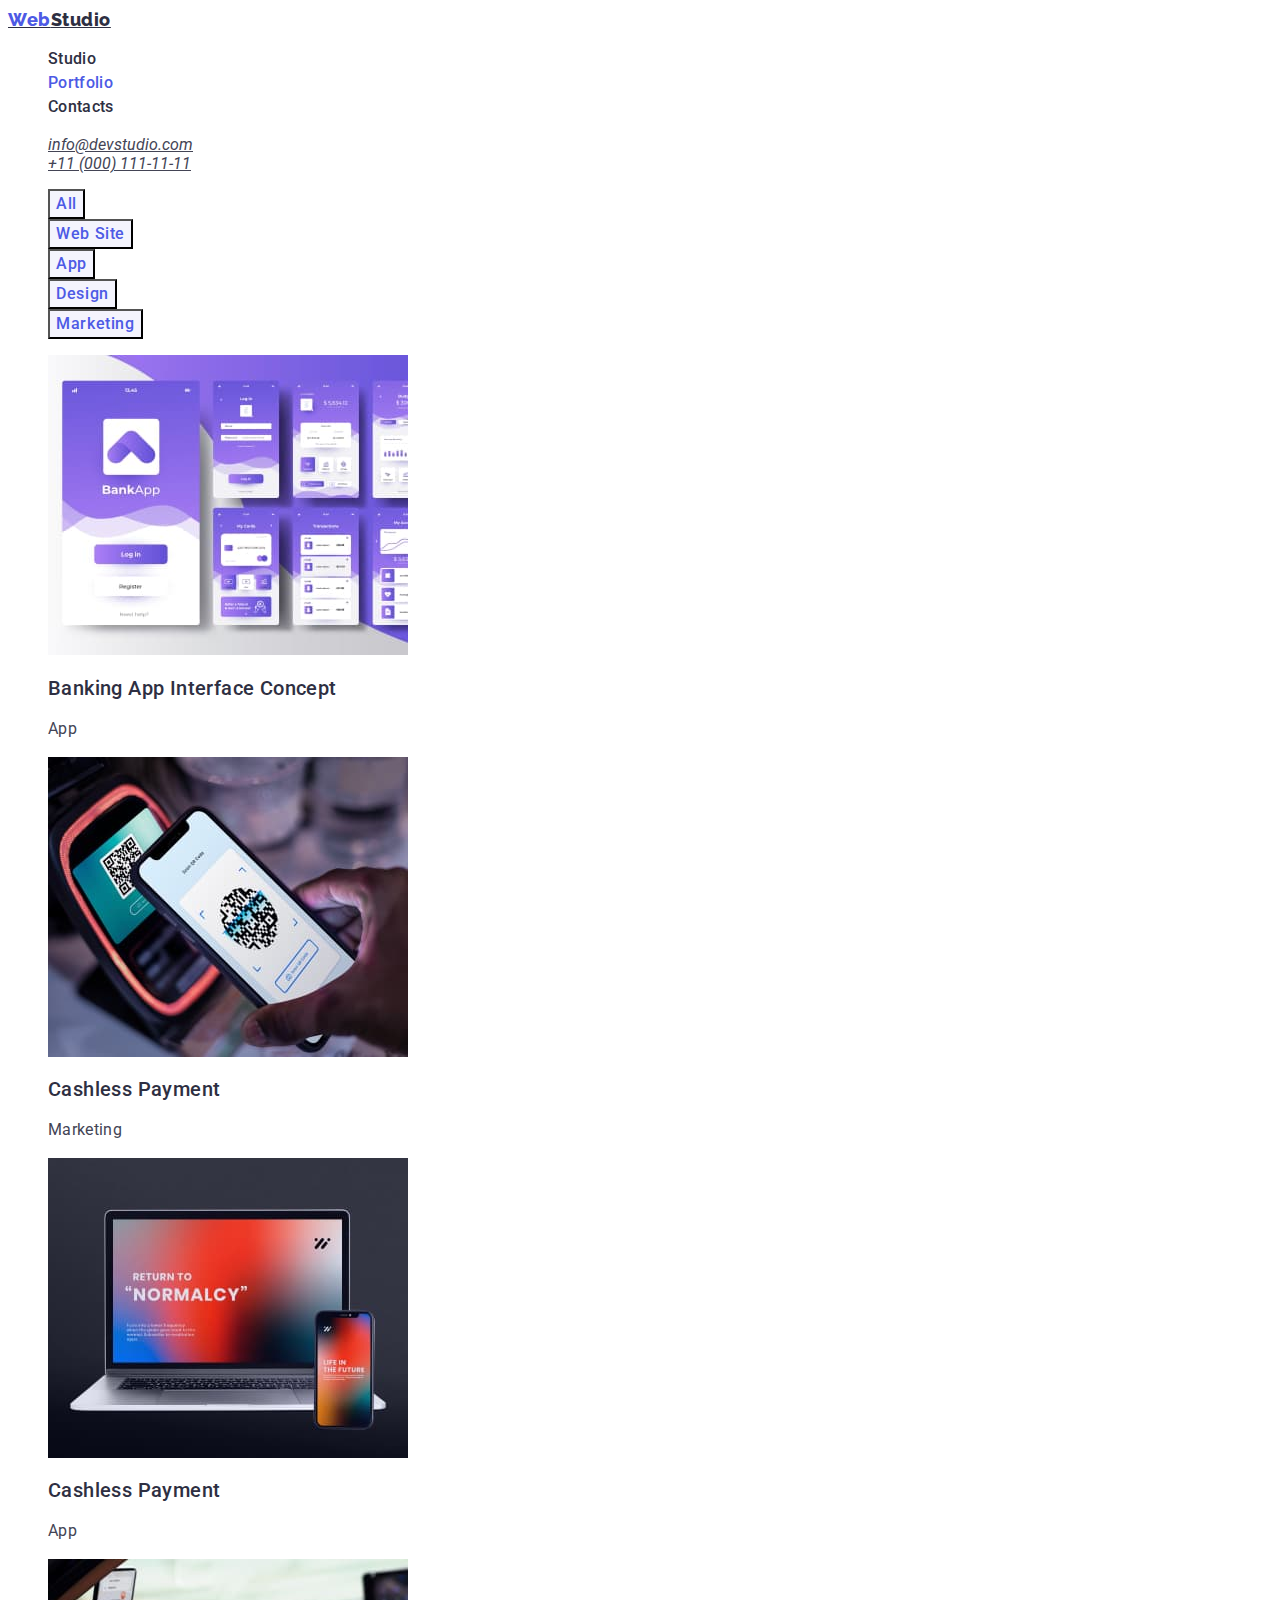
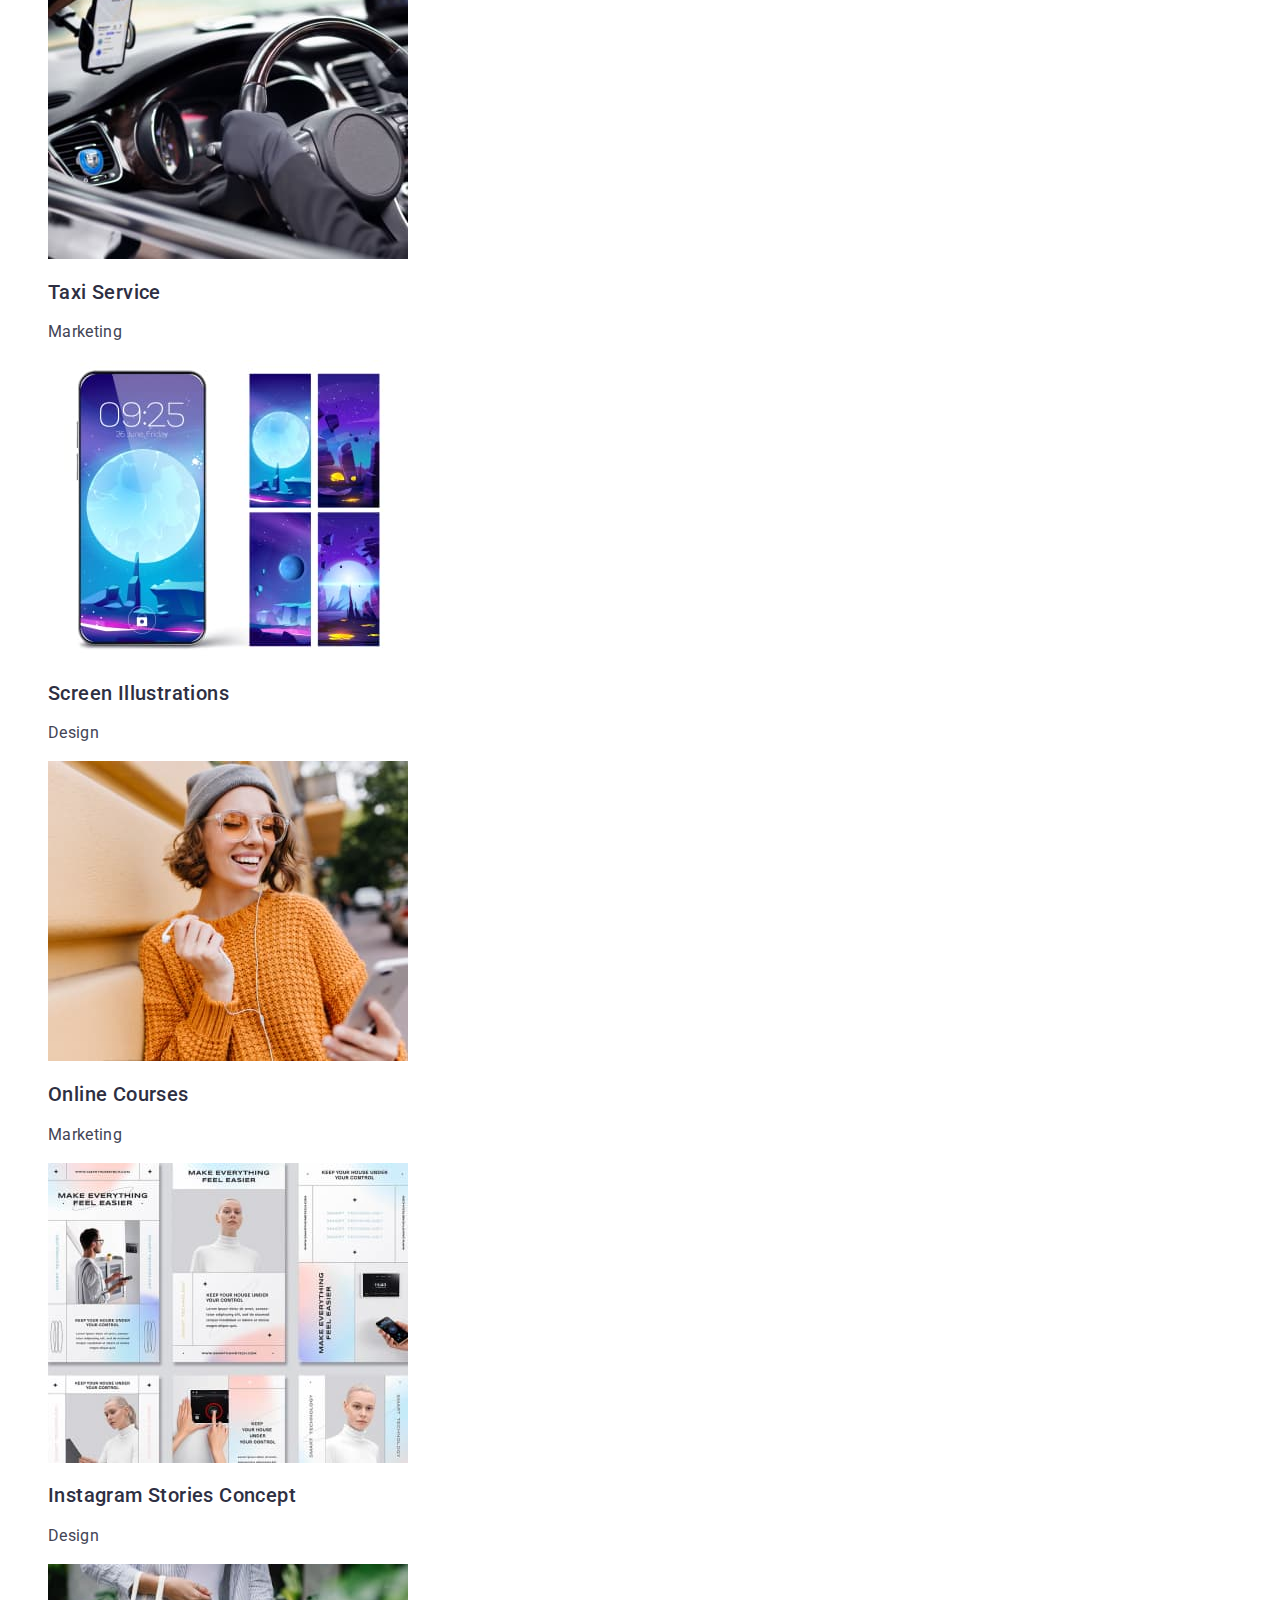
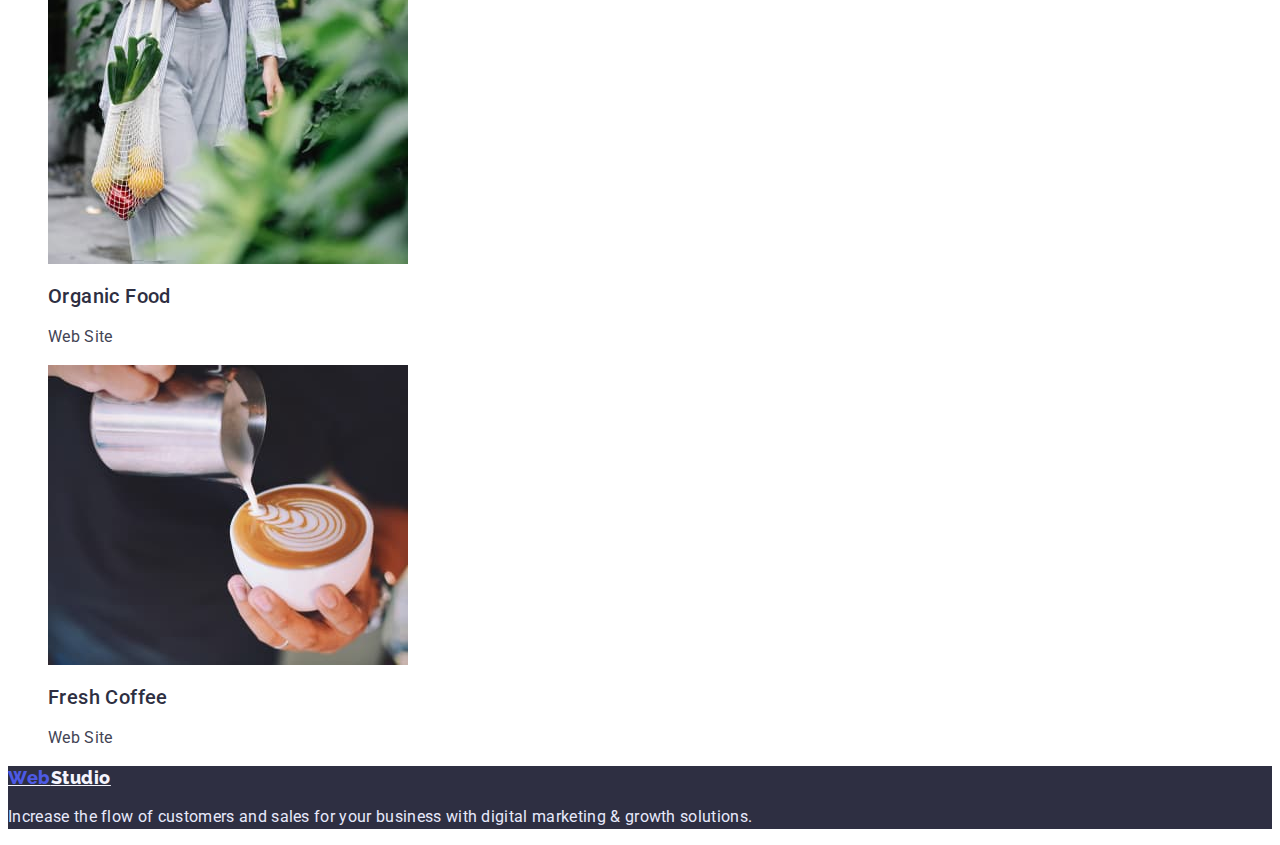
==== portfolio.html @ 8655cd77 "Initial commit" ====
<!DOCTYPE html>
<html lang="en">
  <head>
    <meta charset="UTF-8" />
    <meta http-equiv="X-UA-Compatible" content="IE=edge" />
    <meta name="viewport" content="width=device-width, initial-scale=1.0" />
    <link rel="stylesheet" href="./CSS/styles.css" />
    <link rel="preconnect" href="https://fonts.googleapis.com" />
    <link rel="preconnect" href="https://fonts.gstatic.com" crossorigin />
    <link
      href="https://fonts.googleapis.com/css2?family=Raleway:wght@800&family=Roboto:wght@400;500;700;900&display=swap"
      rel="stylesheet"
    />
    <title>Document</title>
  </head>
  <body>
    <header>
      <nav>
        <a class="logo" href="./index.html"
          ><span class="web">Web</span>Studio</a
        >
        <ul class="navigation list">
          <li><a href="./index.html" class="link">Studio</a></li>
          <li><a href="./portfolio.html" class="link current">Portfolio</a></li>
          <li><a href="" class="link">Contacts</a></li>
        </ul>
      </nav>
      <address>
        <ul class="auth-nav list">
          <li>
            <a href="mailto:info@devstudio.com" class="auth-link"
              >info@devstudio.com</a
            >
          </li>
          <li>
            <a href="tel:+110001111111" class="auth-link"
              >+11 (000) 111-11-11</a
            >
          </li>
        </ul>
      </address>
    </header>
    <main>
      <section>
        <h1 class="visually-hidden filter">Example projects</h1>
        <ul class="list">
          <li>
            <button class="filter-button button" type="button">All</button>
          </li>
          <li>
            <button class="filter-button button" type="button">Web Site</button>
          </li>
          <li>
            <button class="filter-button button" type="button">App</button>
          </li>
          <li>
            <button class="filter-button button" type="button">Design</button>
          </li>
          <li>
            <button class="filter-button button" type="button">
              Marketing
            </button>
          </li>
        </ul>
        <ul class="list filter-list">
          <li>
            <img src="./images1/card1.jpg" alt="Screens" width="360" />
            <h2 class="filter-list-title">Banking App Interface Concept</h2>
            <p class="filter-list-text">App</p>
          </li>
          <li>
            <img src="./images1/card2.jpg" alt="Pay with QR" width="360" />
            <h2 class="filter-list-title">Cashless Payment</h2>
            <p class="filter-list-text">Marketing</p>
          </li>
          <li>
            <img
              src="./images1/card3.jpg"
              alt="Computer and phone"
              width="360"
            />
            <h2 class="filter-list-title">Cashless Payment</h2>
            <p class="filter-list-text">App</p>
          </li>
          <li>
            <img src="./images1/card4.jpg" alt="Auto" width="360" />
            <h2 class="filter-list-title">Taxi Service</h2>
            <p class="filter-list-text">Marketing</p>
          </li>
          <li>
            <img
              src="./images1/card5.jpg"
              alt="Phone and illustrations"
              width="360"
            />
            <h2 class="filter-list-title">Screen Illustrations</h2>
            <p class="filter-list-text">Design</p>
          </li>
          <li>
            <img src="./images1/card6.jpg" alt="Smiled girl" width="360" />
            <h2 class="filter-list-title">Online Courses</h2>
            <p class="filter-list-text">Marketing</p>
          </li>
          <li>
            <img src="./images1/card7.jpg" alt="Topics" width="360" />
            <h2 class="filter-list-title">Instagram Stories Concept</h2>
            <p class="filter-list-text">Design</p>
          </li>
          <li>
            <img
              src="./images1/card8.jpg"
              alt="Women with vegetables"
              width="360"
            />
            <h2 class="filter-list-title">Organic Food</h2>
            <p class="filter-list-text">Web Site</p>
          </li>
          <li>
            <img
              src="./images1/card9.jpg"
              alt="Hand of barista making image on coffee"
              width="360"
            />
            <h2 class="filter-list-title">Fresh Coffee</h2>
            <p class="filter-list-text">Web Site</p>
          </li>
        </ul>
      </section>
    </main>

    <footer class="footer">
      <a class="logo" href="./index.html"><span class="web">Web</span>Studio</a>
      <p class="footer-text">
        Increase the flow of customers and sales for your business with digital
        marketing & growth solutions.
      </p>
    </footer>
  </body>
</html>
---- CSS/styles.css ----
/* основной цвет #434455 */
/* вторичный цвет #2E2F42 */
/* colors of logo #4D5AE5 and #2E2F42 */
/* color of contacts #434455 */
/* white #FFFFFF */
/* color of footer text #E7E9FC */
/* color of background #F4F4FD */

:root {
  --primary-text-color: #434455;
  --title-text-color: #2e2f42;
  --accent-color: #4d5ae5;
  --hover-color: #404bbf;
  --bc-color: #f4f4fd;
  --footer-text-color: #e7e9fc;
}

body {
  color: var(--primary-text-color);
  background-color: #ffffff;
  font-family: "Roboto", sans-serif;
  font-size: 16px;
}

.button {
  cursor: pointer;
}

.list {
  list-style: none;
}

.link {
  text-decoration: none;
}

.address {
  font-style: normal;
}

/* Navigation */

/* logo */

.logo {
  color: var(--title-text-color);
  font-family: "Raleway", sans-serif;
  font-weight: 800;
  font-size: 18px;
  line-height: 1.3;
  letter-spacing: 0.03em;
}

.logo .web {
  color: var(--accent-color);
}

.logo:hover,
.logo:focus,
.logo:hover .web,
.logo:focus .web {
  color: var(--hover-color);
}

.navigation .link {
  color: var(--title-text-color);
  font-weight: 500;
  font-size: 16px;
  line-height: 1.5;
  letter-spacing: 0.02em;
}

.navigation .link:hover,
.navigation .link:focus {
  color: var(--hover-color);
}

.navigation .link.current {
  color: var(--accent-color);
}

.auth-nav .auth-link {
  color: var(--primary-text-color);
}

.auth-nav .auth-link:hover,
.auth-nav .auth-link:focus {
  color: var(--hover-color);
}

.address {
  font-family: inherit;
  font-size: 16px;
  line-height: 1.5;
  letter-spacing: 0.02em;
}
/* main */

.section-title {
  color: var(--title-text-color);
  font-size: 36px;
  line-height: 1.11;
  text-align: center;
  letter-spacing: 0.02em;
  text-transform: capitalize;
}

/* banner */
.first-section-title {
  color: #ffffff;
  font-size: 56px;
  line-height: 1.07;
  text-align: center;
  letter-spacing: 0.02em;
}
.first-section {
  background-color: #434455;
}

.btn-order-service {
  background-color: var(--accent-color);
  color: #ffffff;
  font-family: inherit;
  font-weight: 500;
  font-size: 16px;
  line-height: 1.5;
  letter-spacing: 0.04em;
}

.btn-order-service:hover,
.btn-order-service:focus {
  background-color: var(--hover-color);
}

/* section benefit */
.benefit-list-title {
  color: var(--title-text-color);
  font-weight: 500;
  font-size: 20px;
  line-height: 1.2;
  letter-spacing: 0.02em;
}
.benefit-list-text {
  letter-spacing: 0.02em;
  line-height: 1.5;
}

/* section Our Team */

.li-card {
  background-color: #ffffff;
}

.section-our-team {
  background-color: var(--bc-color);
}

.section-name {
  color: var(--title-text-color);
  font-weight: 500;
  font-size: 20px;
  line-height: 1.2;
  letter-spacing: 0.02em;
  text-align: center;
}
.section-profession {
  letter-spacing: 0.02em;
  text-align: center;
  line-height: 1.5;
}

/* footer */

.footer-text {
  color: var(--footer-text-color);
  letter-spacing: 0.02em;
  line-height: 1.5;
}

footer .logo .web {
  color: var(--accent-color);
}

footer .logo {
  color: var(--bc-color);
}

footer {
  background-color: var(--title-text-color);
}

/* PORTFOLIO */

.visually-hidden {
  position: absolute;
  white-space: nowrap;
  width: 1px;
  height: 1px;
  overflow: hidden;
  border: 0;
  padding: 0;
  clip: rect(0 0 0 0);
  clip-path: inset(50%);
  margin: -1px;
}

/* filter buttons */
.list .filter-button {
  color: var(--accent-color);
  font-family: inherit;
  background-color: #f4f4fd;
  font-weight: 500;
  font-size: 16px;
  line-height: 1.5;
  letter-spacing: 0.04em;
}

.filter-button:hover,
.filter-button:focus {
  color: #ffffff;
  background-color: var(--hover-color);
}

.filter-list-title {
  color: var(--title-text-color);
  font-weight: 500;
  font-size: 20px;
  line-height: 1.2;
  letter-spacing: 0.02em;
}

.filter-list-text {
  letter-spacing: 0.02em;
  line-height: 1.5;
}
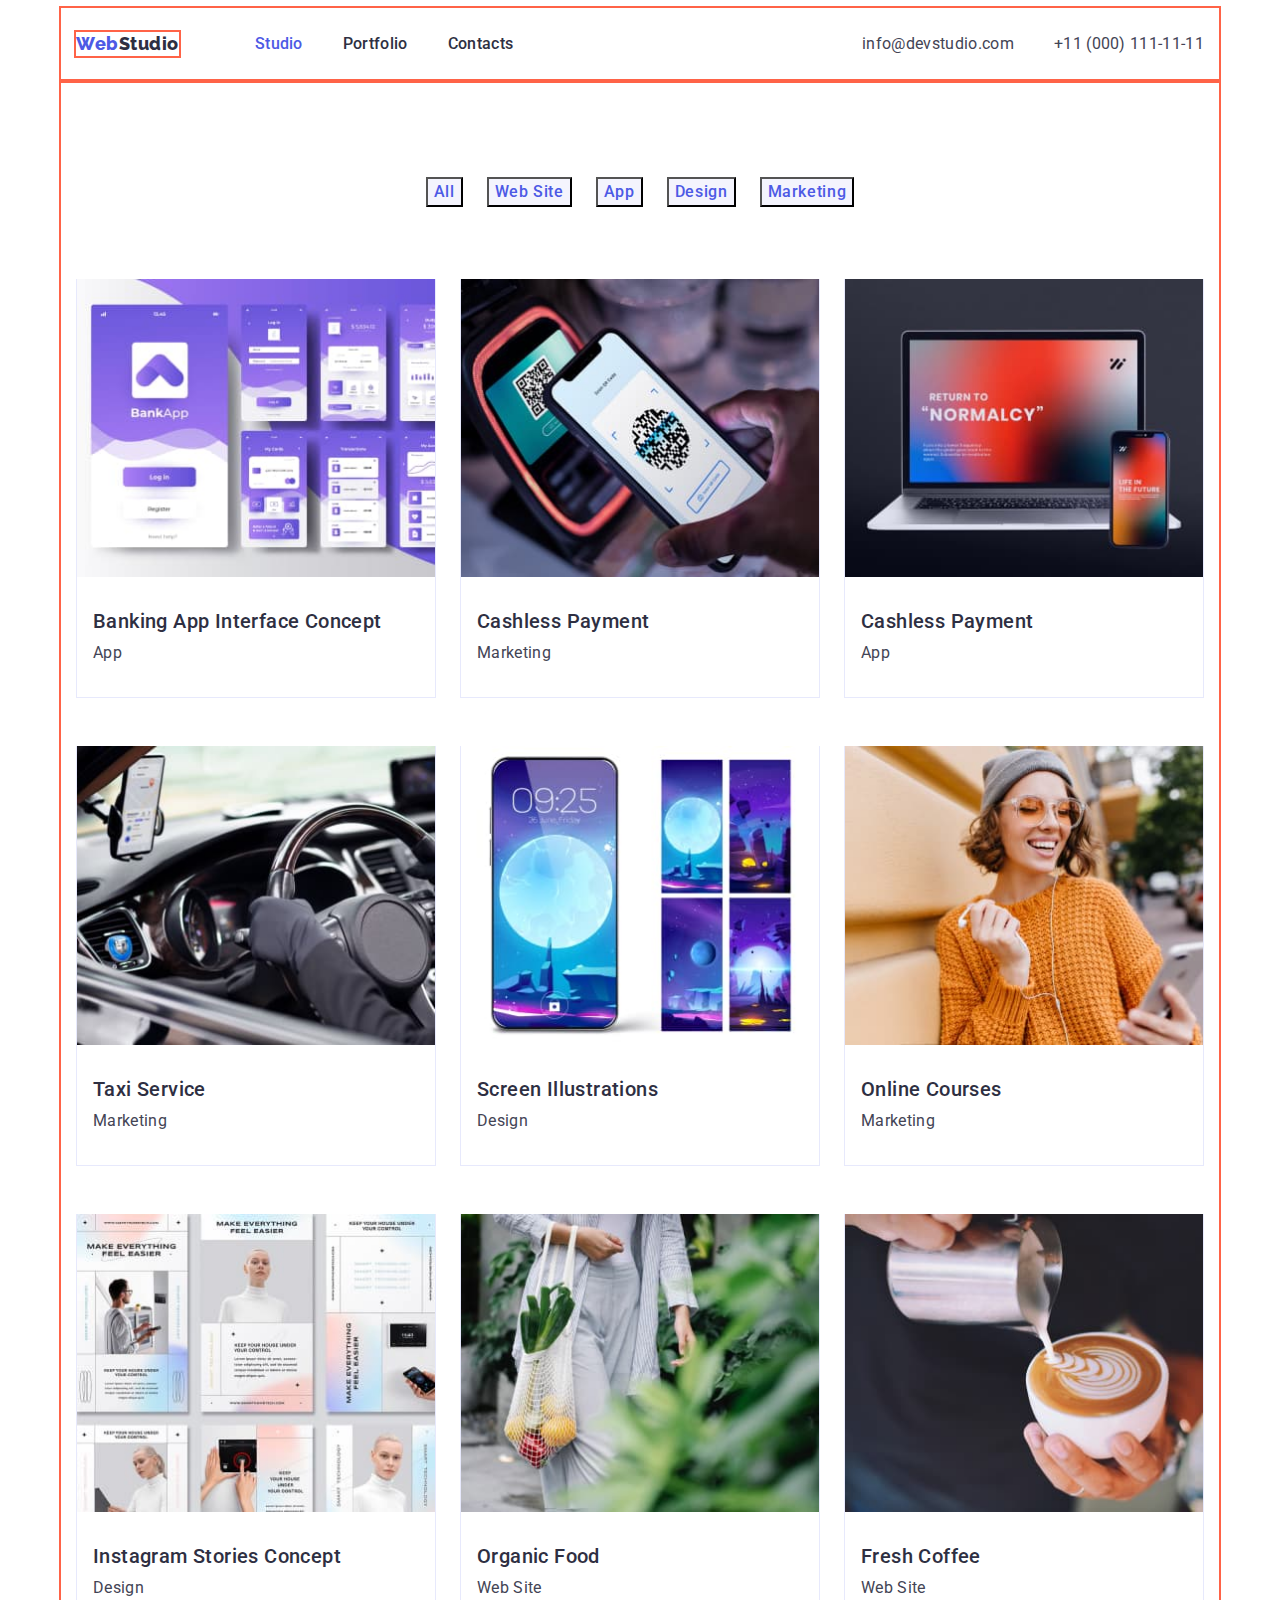
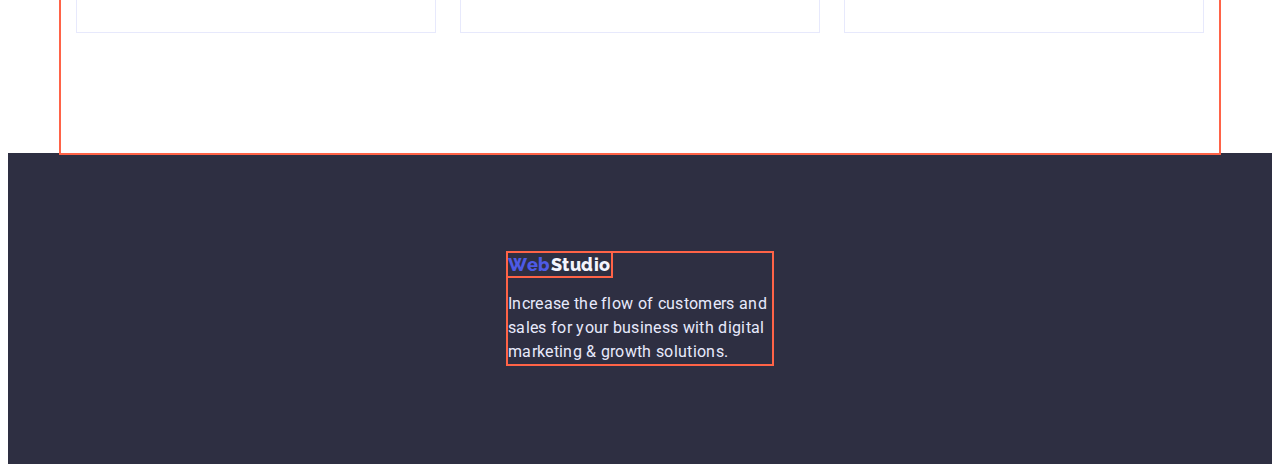
==== commit 11c19d14: "hw3" ====
--- a/portfolio.html
+++ b/portfolio.html
@@ -14,36 +14,39 @@
     <title>Document</title>
   </head>
   <body>
-    <header>
-      <nav>
-        <a class="logo" href="./index.html"
-          ><span class="web">Web</span>Studio</a
-        >
-        <ul class="navigation list">
-          <li><a href="./index.html" class="link">Studio</a></li>
-          <li><a href="./portfolio.html" class="link current">Portfolio</a></li>
-          <li><a href="" class="link">Contacts</a></li>
-        </ul>
-      </nav>
-      <address>
-        <ul class="auth-nav list">
-          <li>
-            <a href="mailto:info@devstudio.com" class="auth-link"
-              >info@devstudio.com</a
-            >
-          </li>
-          <li>
-            <a href="tel:+110001111111" class="auth-link"
-              >+11 (000) 111-11-11</a
-            >
-          </li>
-        </ul>
-      </address>
-    </header>
+       <header>
+      <div class="container header-container">
+        <nav class="all-nav">
+          <a class="logo link" href="./index.html"
+            ><span class="web">Web</span>Studio</a
+          >
+          <ul class="navigation list">
+            <li class="nav-list"><a href="" class="link current">Studio</a></li>
+            <li class="nav-list">
+              <a href="./portfolio.html" class="link">Portfolio</a>
+            </li>
+            <li class="nav-list"><a href="" class="link">Contacts</a></li>
+          </ul>
+        </nav>
+        <address class="address">
+          <ul class="auth-nav list">
+            <li>
+              <a href="mailto:info@devstudio.com" class="link auth-link"
+                >info@devstudio.com</a
+              >
+            </li>
+            <li>
+              <a href="tel:+110001111111" class="link auth-link"
+                >+11 (000) 111-11-11</a
+              >
+            </li>
+          </ul>
+        </address>
+      </div>
     <main>
-      <section>
+      <section class="container portfolio-container">
         <h1 class="visually-hidden filter">Example projects</h1>
-        <ul class="list">
+        <ul class="list filter-btn-list">
           <li>
             <button class="filter-button button" type="button">All</button>
           </li>
@@ -63,61 +66,61 @@
           </li>
         </ul>
         <ul class="list filter-list">
-          <li>
-            <img src="./images1/card1.jpg" alt="Screens" width="360" />
+          <li class="card">
+            <img class="img-portfolio" src="./images1/card1.jpg" alt="Screens" width="360" />
             <h2 class="filter-list-title">Banking App Interface Concept</h2>
             <p class="filter-list-text">App</p>
           </li>
-          <li>
-            <img src="./images1/card2.jpg" alt="Pay with QR" width="360" />
+          <li class="card">
+            <img class="img-portfolio" src="./images1/card2.jpg" alt="Pay with QR" width="360" />
             <h2 class="filter-list-title">Cashless Payment</h2>
             <p class="filter-list-text">Marketing</p>
           </li>
-          <li>
+          <li class="card">
             <img
-              src="./images1/card3.jpg"
+              class="img-portfolio" src="./images1/card3.jpg"
               alt="Computer and phone"
               width="360"
             />
             <h2 class="filter-list-title">Cashless Payment</h2>
             <p class="filter-list-text">App</p>
           </li>
-          <li>
-            <img src="./images1/card4.jpg" alt="Auto" width="360" />
+          <li class="card">
+            <img class="img-portfolio" src="./images1/card4.jpg" alt="Auto" width="360" />
             <h2 class="filter-list-title">Taxi Service</h2>
             <p class="filter-list-text">Marketing</p>
           </li>
-          <li>
+          <li class="card">
             <img
-              src="./images1/card5.jpg"
+              class="img-portfolio" src="./images1/card5.jpg"
               alt="Phone and illustrations"
               width="360"
             />
             <h2 class="filter-list-title">Screen Illustrations</h2>
             <p class="filter-list-text">Design</p>
           </li>
-          <li>
-            <img src="./images1/card6.jpg" alt="Smiled girl" width="360" />
+          <li class="card">
+            <img class="img-portfolio" src="./images1/card6.jpg" alt="Smiled girl" width="360" />
             <h2 class="filter-list-title">Online Courses</h2>
             <p class="filter-list-text">Marketing</p>
           </li>
-          <li>
-            <img src="./images1/card7.jpg" alt="Topics" width="360" />
+          <li class="card">
+            <img class="img-portfolio" src="./images1/card7.jpg" alt="Topics" width="360" />
             <h2 class="filter-list-title">Instagram Stories Concept</h2>
             <p class="filter-list-text">Design</p>
           </li>
-          <li>
+          <li class="card">
             <img
-              src="./images1/card8.jpg"
+              class="img-portfolio" src="./images1/card8.jpg"
               alt="Women with vegetables"
               width="360"
             />
             <h2 class="filter-list-title">Organic Food</h2>
             <p class="filter-list-text">Web Site</p>
           </li>
-          <li>
+          <li class="card">
             <img
-              src="./images1/card9.jpg"
+              class="img-portfolio" src="./images1/card9.jpg"
               alt="Hand of barista making image on coffee"
               width="360"
             />
@@ -129,11 +132,15 @@
     </main>
 
     <footer class="footer">
-      <a class="logo" href="./index.html"><span class="web">Web</span>Studio</a>
-      <p class="footer-text">
-        Increase the flow of customers and sales for your business with digital
-        marketing & growth solutions.
-      </p>
+      <div class="container footer-container">
+        <a class="link logo" href="./index.html"
+          ><span class="web">Web</span>Studio</a
+        >
+        <p class="footer-text">
+          Increase the flow of customers and sales for your business with
+          digital marketing & growth solutions.
+        </p>
+      </div>
     </footer>
   </body>
 </html>
--- a/CSS/styles.css
+++ b/CSS/styles.css
@@ -6,6 +6,16 @@
 /* color of footer text #E7E9FC */
 /* color of background #F4F4FD */
 
+html {
+  box-sizing: border-box;
+}
+
+*,
+*::before,
+*::after {
+  box-sizing: inherit;
+}
+
 :root {
   --primary-text-color: #434455;
   --title-text-color: #2e2f42;
@@ -22,12 +32,43 @@
   font-size: 16px;
 }
 
+h1,
+h2,
+h3,
+h4,
+h5,
+h6,
+p {
+  margin: 0;
+}
+
+ul {
+  margin: 0;
+  padding-left: 0;
+}
+
+img {
+  display: block;
+  max-width: 100%;
+  height: auto;
+}
+
+.container {
+  margin: 0 auto;
+  width: 1158px;
+  padding-left: 15px;
+  padding-right: 15px;
+  outline: 2px solid tomato;
+}
+
 .button {
   cursor: pointer;
 }
 
 .list {
   list-style: none;
+  padding: 0;
+  margin: 0;
 }
 
 .link {
@@ -38,20 +79,23 @@
   font-style: normal;
 }
 
-/* Navigation */
-
 /* logo */
 
 .logo {
+  display: inline-block;
+  align-self: center;
   color: var(--title-text-color);
   font-family: "Raleway", sans-serif;
   font-weight: 800;
   font-size: 18px;
   line-height: 1.3;
   letter-spacing: 0.03em;
+  outline: 2px solid tomato;
+  margin-right: 76px;
 }
 
 .logo .web {
+  display: inline-block;
   color: var(--accent-color);
 }
 
@@ -62,6 +106,39 @@
   color: var(--hover-color);
 }
 
+/* Navigation */
+
+.header-container {
+  display: flex;
+  align-items: center;
+  border-bottom: 1px solid #e7e9fc;
+}
+
+.navigation.list {
+  display: flex;
+  align-items: center;
+}
+
+.all-nav {
+  display: flex;
+  margin-right: auto;
+}
+
+.auth-nav {
+  display: flex;
+  gap: 40px;
+}
+
+.nav-list {
+  display: inline-block;
+  padding-top: 24px;
+  padding-bottom: 24px;
+}
+
+.nav-list:not(:last-child) {
+  margin-right: 40px;
+}
+
 .navigation .link {
   color: var(--title-text-color);
   font-weight: 500;
@@ -103,6 +180,7 @@
   text-align: center;
   letter-spacing: 0.02em;
   text-transform: capitalize;
+  padding-bottom: 72px;
 }
 
 /* banner */
@@ -112,12 +190,25 @@
   line-height: 1.07;
   text-align: center;
   letter-spacing: 0.02em;
+  margin-bottom: 48px;
+  margin-left: auto;
+  margin-right: auto;
+  width: 496px;
 }
 .first-section {
   background-color: #434455;
+  padding-top: 188px;
+  padding-bottom: 188px;
 }
 
 .btn-order-service {
+  display: inline-block;
+  min-width: 169px;
+  text-align: center;
+  border-radius: 4px;
+  padding: 16px 32px;
+  border: 0 solid transparent;
+
   background-color: var(--accent-color);
   color: #ffffff;
   font-family: inherit;
@@ -132,27 +223,70 @@
   background-color: var(--hover-color);
 }
 
-/* section benefit */
+/* ------------section benefit----------------- */
+
+.benefit-list {
+  display: flex;
+}
+
 .benefit-list-title {
   color: var(--title-text-color);
   font-weight: 500;
   font-size: 20px;
   line-height: 1.2;
   letter-spacing: 0.02em;
+  margin-bottom: 8px;
 }
 .benefit-list-text {
   letter-spacing: 0.02em;
   line-height: 1.5;
 }
-
-/* section Our Team */
+.benefit-item:not(last-child) {
+  margin-right: 24px;
+}
+
+.section-benefit {
+  padding-top: 120px;
+  padding-bottom: 120px;
+}
+
+/* -------------What are we doing----------------- */
+
+.section-tech {
+  padding-bottom: 120px;
+  padding-top: 120px;
+}
+
+.list-tech {
+  display: flex;
+  gap: 24px;
+}
+
+.tech-element {
+  flex-basis: calc((100% - 24px) / 3);
+}
+
+/* --------------- section Our Team --------------- */
+
+.card-list {
+  display: flex;
+  gap: 24px;
+}
 
 .li-card {
   background-color: #ffffff;
+  padding-bottom: 32px;
+  flex-basis: calc((100% - 24px) / 4);
+}
+
+.img-card {
+  margin-bottom: 32px;
 }
 
 .section-our-team {
   background-color: var(--bc-color);
+  padding-top: 120px;
+  padding-bottom: 120px;
 }
 
 .section-name {
@@ -162,6 +296,7 @@
   line-height: 1.2;
   letter-spacing: 0.02em;
   text-align: center;
+  margin-bottom: 8px;
 }
 .section-profession {
   letter-spacing: 0.02em;
@@ -173,6 +308,7 @@
 
 .footer-text {
   color: var(--footer-text-color);
+  font-style: 16px;
   letter-spacing: 0.02em;
   line-height: 1.5;
 }
@@ -182,14 +318,53 @@
 }
 
 footer .logo {
+  margin-bottom: 16px;
   color: var(--bc-color);
 }
 
-footer {
+.footer {
   background-color: var(--title-text-color);
+  padding-top: 100px;
+  padding-bottom: 100px;
+}
+
+.footer-container {
+  max-width: 264px;
+  padding: 0;
 }
 
 /* PORTFOLIO */
+
+.card {
+  padding-bottom: 32px;
+
+  border: 1px solid #e7e9fc;
+  border-top: 0;
+  max-width: 360px;
+}
+
+.portfolio-container {
+  padding-top: 96px;
+  padding-bottom: 120px;
+}
+
+.filter-btn-list {
+  display: flex;
+  justify-content: center;
+  margin-bottom: 72px;
+  gap: 24px;
+}
+
+.filter-list {
+  display: flex;
+  flex-wrap: wrap;
+  column-gap: 24px;
+  row-gap: 48px;
+}
+
+.img-portfolio {
+  margin-bottom: 32px;
+}
 
 .visually-hidden {
   position: absolute;
@@ -227,9 +402,12 @@
   font-size: 20px;
   line-height: 1.2;
   letter-spacing: 0.02em;
+  margin-bottom: 8px;
+  margin-left: 16px;
 }
 
 .filter-list-text {
   letter-spacing: 0.02em;
   line-height: 1.5;
-}
+  margin-left: 16px;
+}
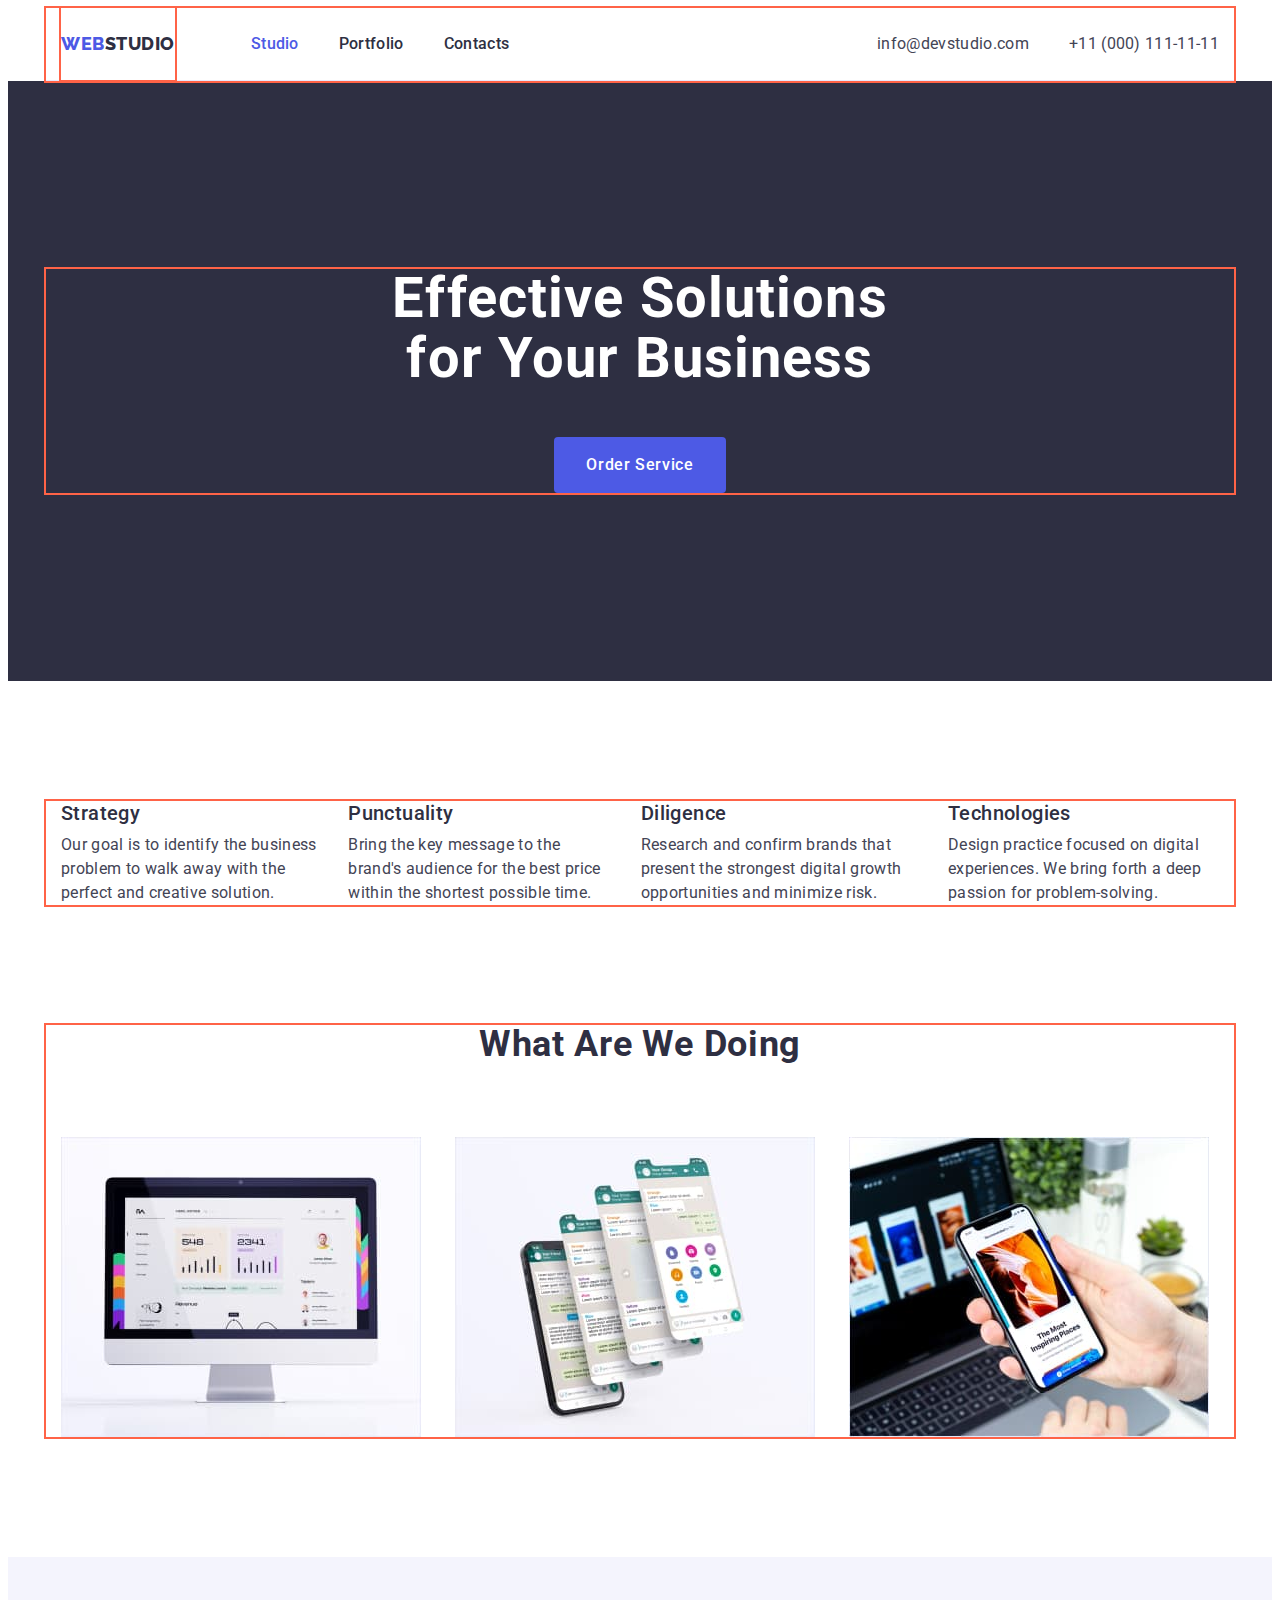
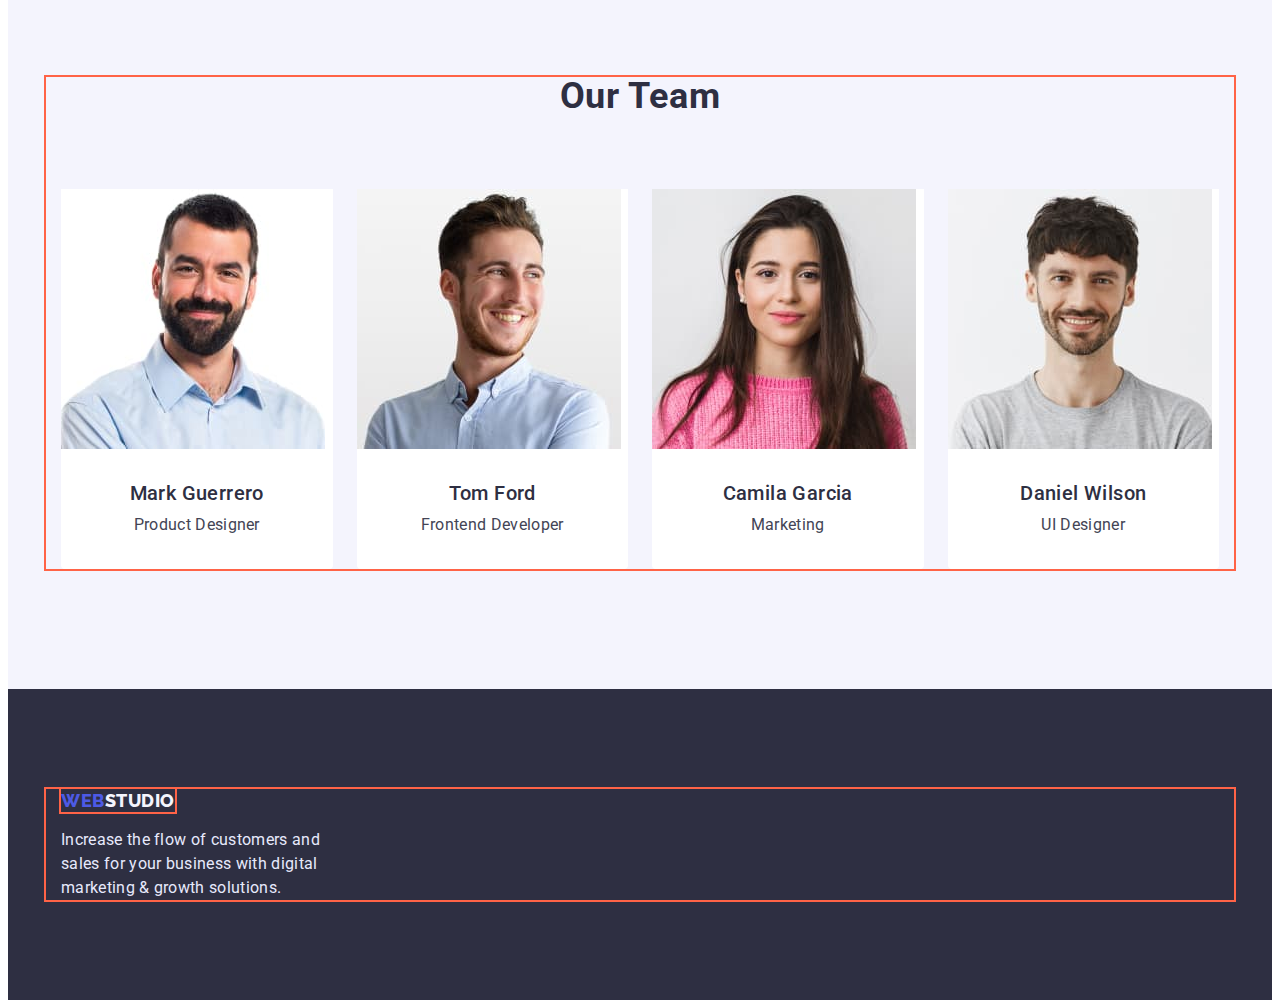
==== commit 732cd6cf: "better version" ====
--- a/portfolio.html
+++ b/portfolio.html
@@ -4,28 +4,39 @@
     <meta charset="UTF-8" />
     <meta http-equiv="X-UA-Compatible" content="IE=edge" />
     <meta name="viewport" content="width=device-width, initial-scale=1.0" />
-    <link rel="stylesheet" href="./CSS/styles.css" />
+    <title>Document</title>
     <link rel="preconnect" href="https://fonts.googleapis.com" />
     <link rel="preconnect" href="https://fonts.gstatic.com" crossorigin />
     <link
       href="https://fonts.googleapis.com/css2?family=Raleway:wght@800&family=Roboto:wght@400;500;700;900&display=swap"
       rel="stylesheet"
     />
-    <title>Document</title>
+    <link
+      rel="stylesheet"
+      href="https://cdnjs.cloudflare.com/ajax/libs/modern-normalize/1.1.0/modern-normalize.min.css"
+      integrity="sha512-wpPYUAdjBVSE4KJnH1VR1HeZfpl1ub8YT/NKx4PuQ5NmX2tKuGu6U/JRp5y+Y8XG2tV+wKQpNHVUX03MfMFn9Q=="
+      crossorigin="anonymous"
+      referrerpolicy="no-referrer"
+    />
+    <link rel="stylesheet" href="./CSS/styles.css" />
   </head>
   <body>
-       <header>
+    <header>
       <div class="container header-container">
         <nav class="all-nav">
-          <a class="logo link" href="./index.html"
+          <a class="header-link logo link" href="./index.html"
             ><span class="web">Web</span>Studio</a
           >
           <ul class="navigation list">
-            <li class="nav-list"><a href="" class="link current">Studio</a></li>
             <li class="nav-list">
-              <a href="./portfolio.html" class="link">Portfolio</a>
-            </li>
-            <li class="nav-list"><a href="" class="link">Contacts</a></li>
+              <a href="" class="header-link link current">Studio</a>
+            </li>
+            <li class="nav-list">
+              <a href="./portfolio.html" class="header-link link">Portfolio</a>
+            </li>
+            <li class="nav-list">
+              <a href="" class="header-link link">Contacts</a>
+            </li>
           </ul>
         </nav>
         <address class="address">
@@ -43,91 +54,140 @@
           </ul>
         </address>
       </div>
+    </header>
     <main>
-      <section class="container portfolio-container">
-        <h1 class="visually-hidden filter">Example projects</h1>
-        <ul class="list filter-btn-list">
-          <li>
-            <button class="filter-button button" type="button">All</button>
-          </li>
-          <li>
-            <button class="filter-button button" type="button">Web Site</button>
-          </li>
-          <li>
-            <button class="filter-button button" type="button">App</button>
-          </li>
-          <li>
-            <button class="filter-button button" type="button">Design</button>
-          </li>
-          <li>
-            <button class="filter-button button" type="button">
-              Marketing
-            </button>
-          </li>
-        </ul>
-        <ul class="list filter-list">
-          <li class="card">
-            <img class="img-portfolio" src="./images1/card1.jpg" alt="Screens" width="360" />
-            <h2 class="filter-list-title">Banking App Interface Concept</h2>
-            <p class="filter-list-text">App</p>
-          </li>
-          <li class="card">
-            <img class="img-portfolio" src="./images1/card2.jpg" alt="Pay with QR" width="360" />
-            <h2 class="filter-list-title">Cashless Payment</h2>
-            <p class="filter-list-text">Marketing</p>
-          </li>
-          <li class="card">
-            <img
-              class="img-portfolio" src="./images1/card3.jpg"
-              alt="Computer and phone"
-              width="360"
-            />
-            <h2 class="filter-list-title">Cashless Payment</h2>
-            <p class="filter-list-text">App</p>
-          </li>
-          <li class="card">
-            <img class="img-portfolio" src="./images1/card4.jpg" alt="Auto" width="360" />
-            <h2 class="filter-list-title">Taxi Service</h2>
-            <p class="filter-list-text">Marketing</p>
-          </li>
-          <li class="card">
-            <img
-              class="img-portfolio" src="./images1/card5.jpg"
-              alt="Phone and illustrations"
-              width="360"
-            />
-            <h2 class="filter-list-title">Screen Illustrations</h2>
-            <p class="filter-list-text">Design</p>
-          </li>
-          <li class="card">
-            <img class="img-portfolio" src="./images1/card6.jpg" alt="Smiled girl" width="360" />
-            <h2 class="filter-list-title">Online Courses</h2>
-            <p class="filter-list-text">Marketing</p>
-          </li>
-          <li class="card">
-            <img class="img-portfolio" src="./images1/card7.jpg" alt="Topics" width="360" />
-            <h2 class="filter-list-title">Instagram Stories Concept</h2>
-            <p class="filter-list-text">Design</p>
-          </li>
-          <li class="card">
-            <img
-              class="img-portfolio" src="./images1/card8.jpg"
-              alt="Women with vegetables"
-              width="360"
-            />
-            <h2 class="filter-list-title">Organic Food</h2>
-            <p class="filter-list-text">Web Site</p>
-          </li>
-          <li class="card">
-            <img
-              class="img-portfolio" src="./images1/card9.jpg"
-              alt="Hand of barista making image on coffee"
-              width="360"
-            />
-            <h2 class="filter-list-title">Fresh Coffee</h2>
-            <p class="filter-list-text">Web Site</p>
-          </li>
-        </ul>
+      <section class="first-section">
+        <div class="container">
+          <h1 class="first-section-title">
+            Effective Solutions for Your Business
+          </h1>
+          <button class="btn-order-service button" type="button">
+            Order Service
+          </button>
+        </div>
+      </section>
+
+      <section class="section-benefit">
+        <div class="container">
+          <h2 class="visually-hidden">Benefit</h2>
+          <ul class="benefit-list list">
+            <li class="benefit-item">
+              <h3 class="benefit-list-title">Strategy</h3>
+              <p class="benefit-list-text">
+                Our goal is to identify the business problem to walk away with
+                the perfect and creative solution.
+              </p>
+            </li>
+            <li class="benefit-item">
+              <h3 class="benefit-list-title">Punctuality</h3>
+              <p class="benefit-list-text">
+                Bring the key message to the brand's audience for the best price
+                within the shortest possible time.
+              </p>
+            </li>
+            <li class="benefit-item">
+              <h3 class="benefit-list-title">Diligence</h3>
+              <p class="benefit-list-text">
+                Research and confirm brands that present the strongest digital
+                growth opportunities and minimize risk.
+              </p>
+            </li>
+            <li class="benefit-item">
+              <h3 class="benefit-list-title">Technologies</h3>
+              <p class="benefit-list-text">
+                Design practice focused on digital experiences. We bring forth a
+                deep passion for problem-solving.
+              </p>
+            </li>
+          </ul>
+        </div>
+      </section>
+
+      <section class="section-tech">
+        <div class="container">
+          <h2 class="section-title">What are we doing</h2>
+          <ul class="list list-tech">
+            <li class="tech-element">
+              <img
+                class="img-tech"
+                src="./images1/img1.jpg"
+                alt="Monitor"
+                width="360"
+              />
+            </li>
+            <li class="tech-element">
+              <img
+                class="img-tech"
+                src="./images1/img2.jpg"
+                alt="Touchscrin"
+                width="360"
+              />
+            </li>
+            <li class="tech-element">
+              <img
+                class="img-tech"
+                src="./images1/img3.jpg"
+                alt="Mobile phone"
+                width="360"
+              />
+            </li>
+          </ul>
+        </div>
+      </section>
+      <section class="section section-our-team">
+        <div class="container">
+          <h2 class="section-title">Our Team</h2>
+          <ul class="list card-list">
+            <li class="li-card">
+              <img
+                class="img-card"
+                src="./images1/img11.jpg"
+                alt="photo1"
+                width="264"
+              />
+              <div class="tech-all-text">
+                <h3 class="section-name">Mark Guerrero</h3>
+                <p class="section-profession">Product Designer</p>
+              </div>
+            </li>
+            <li class="li-card">
+              <img
+                class="img-card"
+                src="./images1/img22.jpg"
+                alt="photo2"
+                width="264"
+              />
+              <div class="tech-all-text">
+                <h3 class="section-name">Tom Ford</h3>
+                <p class="section-profession">Frontend Developer</p>
+              </div>
+            </li>
+            <li class="li-card">
+              <img
+                class="img-card"
+                src="./images1/img33.jpg"
+                alt="photo3"
+                width="264"
+              />
+              <div class="tech-all-text">
+                <h3 class="section-name">Camila Garcia</h3>
+                <p class="section-profession">Marketing</p>
+              </div>
+            </li>
+            <li class="li-card">
+              <img
+                class="img-card"
+                src="./images1/img44.jpg"
+                alt="photo4"
+                width="264"
+              />
+              <div class="tech-all-text">
+                <h3 class="section-name">Daniel Wilson</h3>
+                <p class="section-profession">UI Designer</p>
+              </div>
+            </li>
+          </ul>
+        </div>
       </section>
     </main>
 
--- a/CSS/styles.css
+++ b/CSS/styles.css
@@ -5,16 +5,6 @@
 /* white #FFFFFF */
 /* color of footer text #E7E9FC */
 /* color of background #F4F4FD */
-
-html {
-  box-sizing: border-box;
-}
-
-*,
-*::before,
-*::after {
-  box-sizing: inherit;
-}
 
 :root {
   --primary-text-color: #434455;
@@ -90,7 +80,11 @@
   font-size: 18px;
   line-height: 1.3;
   letter-spacing: 0.03em;
+  text-transform: uppercase;
   outline: 2px solid tomato;
+}
+
+header .logo {
   margin-right: 76px;
 }
 
@@ -131,6 +125,9 @@
 
 .nav-list {
   display: inline-block;
+}
+
+.header-link {
   padding-top: 24px;
   padding-bottom: 24px;
 }
@@ -158,6 +155,9 @@
 
 .auth-nav .auth-link {
   color: var(--primary-text-color);
+  display: block;
+  padding-top: 24px;
+  padding-bottom: 24px;
 }
 
 .auth-nav .auth-link:hover,
@@ -180,7 +180,7 @@
   text-align: center;
   letter-spacing: 0.02em;
   text-transform: capitalize;
-  padding-bottom: 72px;
+  margin-bottom: 72px;
 }
 
 /* banner */
@@ -196,13 +196,13 @@
   width: 496px;
 }
 .first-section {
-  background-color: #434455;
+  background-color: var(--title-text-color);
   padding-top: 188px;
   padding-bottom: 188px;
+  text-align: center;
 }
 
 .btn-order-service {
-  display: inline-block;
   min-width: 169px;
   text-align: center;
   border-radius: 4px;
@@ -240,8 +240,9 @@
 .benefit-list-text {
   letter-spacing: 0.02em;
   line-height: 1.5;
-}
-.benefit-item:not(last-child) {
+  width: calc((100%-72) / 4);
+}
+.benefit-item:not(:last-child) {
   margin-right: 24px;
 }
 
@@ -254,7 +255,6 @@
 
 .section-tech {
   padding-bottom: 120px;
-  padding-top: 120px;
 }
 
 .list-tech {
@@ -263,7 +263,7 @@
 }
 
 .tech-element {
-  flex-basis: calc((100% - 24px) / 3);
+  flex-basis: calc((100% - 48px) / 3);
 }
 
 /* --------------- section Our Team --------------- */
@@ -275,12 +275,8 @@
 
 .li-card {
   background-color: #ffffff;
-  padding-bottom: 32px;
-  flex-basis: calc((100% - 24px) / 4);
-}
-
-.img-card {
-  margin-bottom: 32px;
+  flex-basis: calc((100% - 72px) / 4);
+  border-radius: 0px 0px 4px 4px;
 }
 
 .section-our-team {
@@ -289,6 +285,10 @@
   padding-bottom: 120px;
 }
 
+.tech-all-text {
+  padding: 32px 16px;
+}
+
 .section-name {
   color: var(--title-text-color);
   font-weight: 500;
@@ -308,9 +308,10 @@
 
 .footer-text {
   color: var(--footer-text-color);
-  font-style: 16px;
-  letter-spacing: 0.02em;
-  line-height: 1.5;
+  letter-spacing: 0.02em;
+  line-height: 1.5;
+  font-size: 16px;
+  width: 264px;
 }
 
 footer .logo .web {
@@ -328,18 +329,10 @@
   padding-bottom: 100px;
 }
 
-.footer-container {
-  max-width: 264px;
-  padding: 0;
-}
-
 /* PORTFOLIO */
 
 .card {
   padding-bottom: 32px;
-
-  border: 1px solid #e7e9fc;
-  border-top: 0;
   max-width: 360px;
 }
 
@@ -360,10 +353,6 @@
   flex-wrap: wrap;
   column-gap: 24px;
   row-gap: 48px;
-}
-
-.img-portfolio {
-  margin-bottom: 32px;
 }
 
 .visually-hidden {
@@ -388,12 +377,16 @@
   font-size: 16px;
   line-height: 1.5;
   letter-spacing: 0.04em;
+  padding: 12px 24px;
+  border: 1px solid #e7e9fc;
+  border-radius: 4px;
 }
 
 .filter-button:hover,
 .filter-button:focus {
   color: #ffffff;
   background-color: var(--hover-color);
+  border-color: transparent;
 }
 
 .filter-list-title {
@@ -403,11 +396,15 @@
   line-height: 1.2;
   letter-spacing: 0.02em;
   margin-bottom: 8px;
-  margin-left: 16px;
 }
 
 .filter-list-text {
   letter-spacing: 0.02em;
   line-height: 1.5;
-  margin-left: 16px;
-}
+}
+
+.filter-all-text {
+  border: 1px solid #e7e9fc;
+  border-top: 0;
+  padding: 32px 16px;
+}
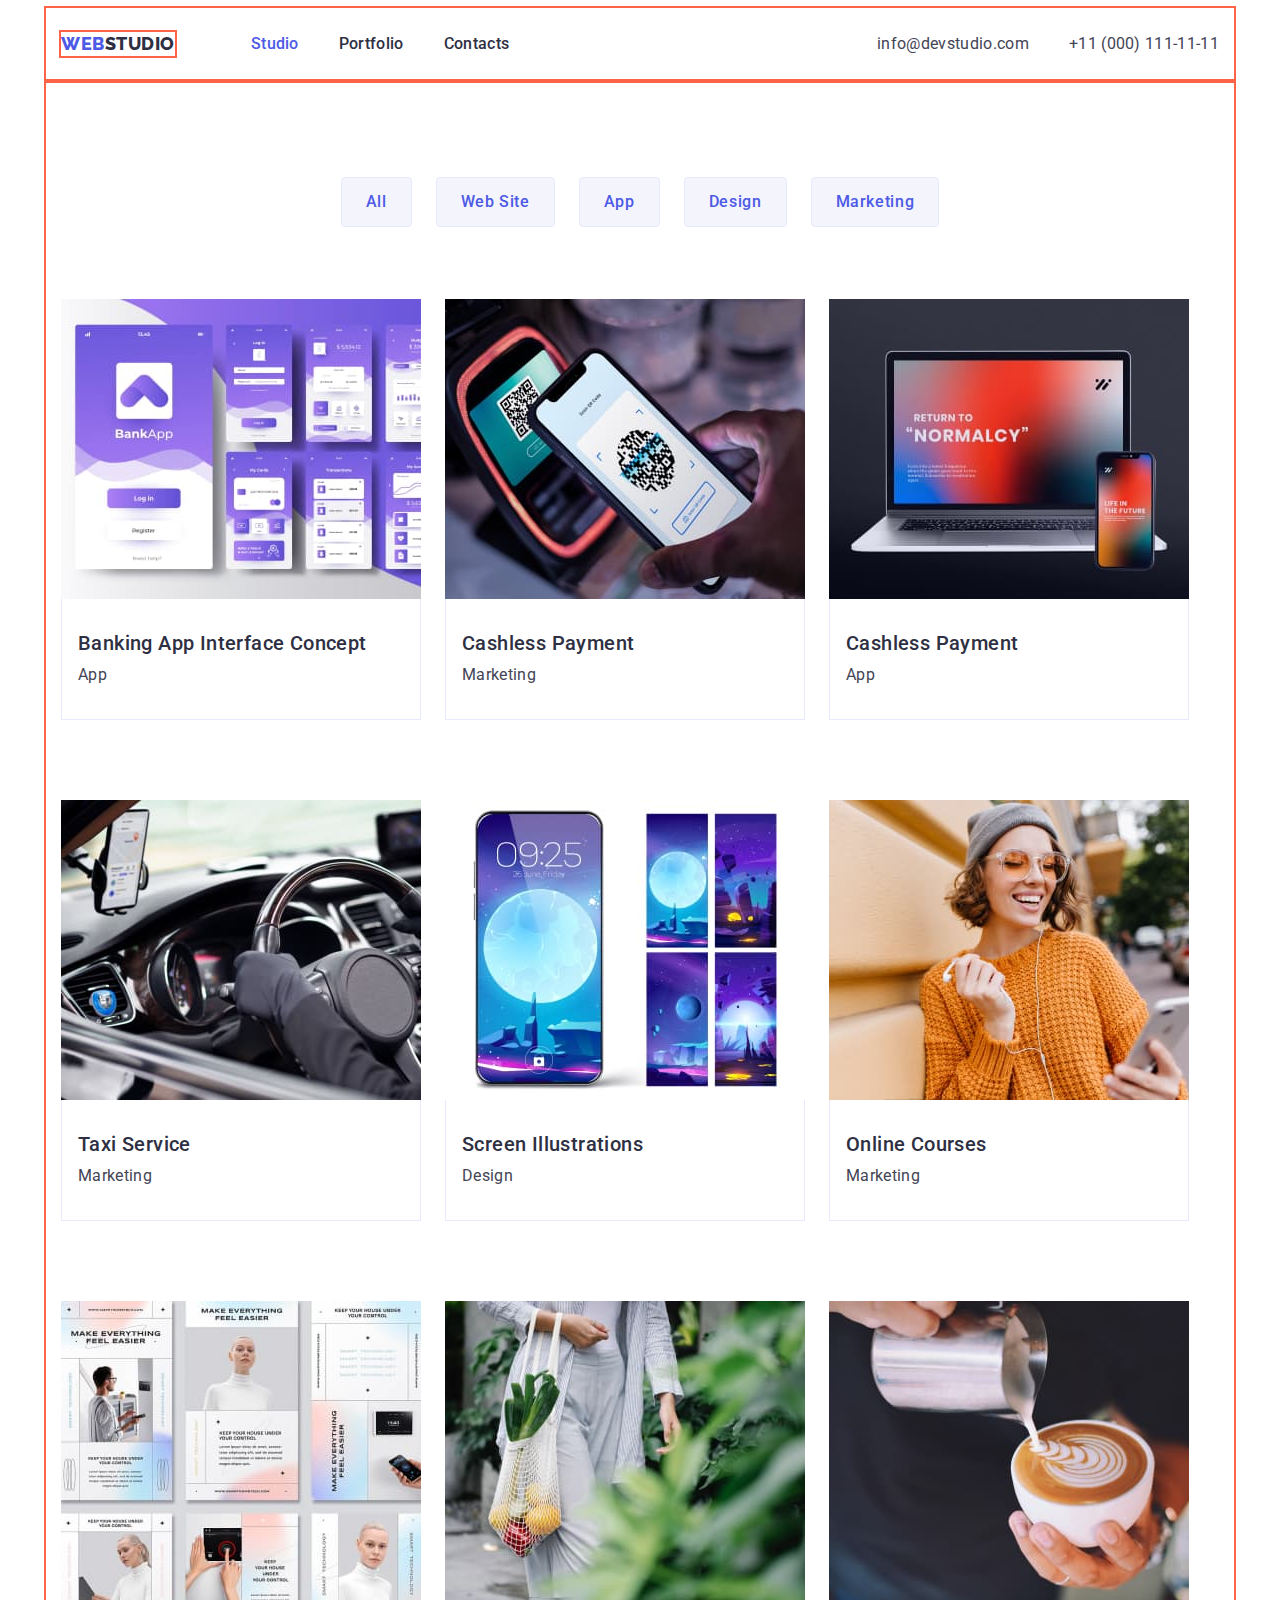
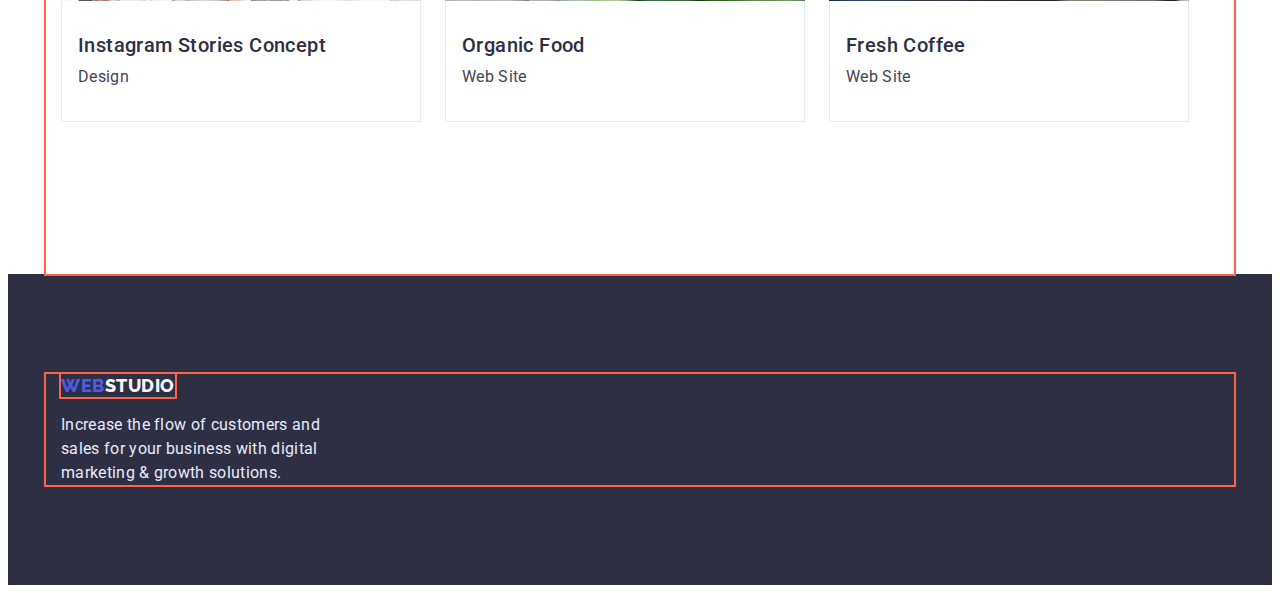
==== commit 14cc95ad: "all changes" ====
--- a/portfolio.html
+++ b/portfolio.html
@@ -4,13 +4,6 @@
     <meta charset="UTF-8" />
     <meta http-equiv="X-UA-Compatible" content="IE=edge" />
     <meta name="viewport" content="width=device-width, initial-scale=1.0" />
-    <title>Document</title>
-    <link rel="preconnect" href="https://fonts.googleapis.com" />
-    <link rel="preconnect" href="https://fonts.gstatic.com" crossorigin />
-    <link
-      href="https://fonts.googleapis.com/css2?family=Raleway:wght@800&family=Roboto:wght@400;500;700;900&display=swap"
-      rel="stylesheet"
-    />
     <link
       rel="stylesheet"
       href="https://cdnjs.cloudflare.com/ajax/libs/modern-normalize/1.1.0/modern-normalize.min.css"
@@ -19,24 +12,27 @@
       referrerpolicy="no-referrer"
     />
     <link rel="stylesheet" href="./CSS/styles.css" />
+    <link rel="preconnect" href="https://fonts.googleapis.com" />
+    <link rel="preconnect" href="https://fonts.gstatic.com" crossorigin />
+    <link
+      href="https://fonts.googleapis.com/css2?family=Raleway:wght@800&family=Roboto:wght@400;500;700;900&display=swap"
+      rel="stylesheet"
+    />
+    <title>Document</title>
   </head>
   <body>
     <header>
       <div class="container header-container">
         <nav class="all-nav">
-          <a class="header-link logo link" href="./index.html"
+          <a class="logo link" href="./index.html"
             ><span class="web">Web</span>Studio</a
           >
           <ul class="navigation list">
+            <li class="nav-list"><a href="" class="link current">Studio</a></li>
             <li class="nav-list">
-              <a href="" class="header-link link current">Studio</a>
-            </li>
-            <li class="nav-list">
-              <a href="./portfolio.html" class="header-link link">Portfolio</a>
-            </li>
-            <li class="nav-list">
-              <a href="" class="header-link link">Contacts</a>
-            </li>
+              <a href="./portfolio.html" class="link">Portfolio</a>
+            </li>
+            <li class="nav-list"><a href="" class="link">Contacts</a></li>
           </ul>
         </nav>
         <address class="address">
@@ -56,134 +52,137 @@
       </div>
     </header>
     <main>
-      <section class="first-section">
-        <div class="container">
-          <h1 class="first-section-title">
-            Effective Solutions for Your Business
-          </h1>
-          <button class="btn-order-service button" type="button">
-            Order Service
-          </button>
-        </div>
-      </section>
-
-      <section class="section-benefit">
-        <div class="container">
-          <h2 class="visually-hidden">Benefit</h2>
-          <ul class="benefit-list list">
-            <li class="benefit-item">
-              <h3 class="benefit-list-title">Strategy</h3>
-              <p class="benefit-list-text">
-                Our goal is to identify the business problem to walk away with
-                the perfect and creative solution.
-              </p>
-            </li>
-            <li class="benefit-item">
-              <h3 class="benefit-list-title">Punctuality</h3>
-              <p class="benefit-list-text">
-                Bring the key message to the brand's audience for the best price
-                within the shortest possible time.
-              </p>
-            </li>
-            <li class="benefit-item">
-              <h3 class="benefit-list-title">Diligence</h3>
-              <p class="benefit-list-text">
-                Research and confirm brands that present the strongest digital
-                growth opportunities and minimize risk.
-              </p>
-            </li>
-            <li class="benefit-item">
-              <h3 class="benefit-list-title">Technologies</h3>
-              <p class="benefit-list-text">
-                Design practice focused on digital experiences. We bring forth a
-                deep passion for problem-solving.
-              </p>
-            </li>
-          </ul>
-        </div>
-      </section>
-
-      <section class="section-tech">
-        <div class="container">
-          <h2 class="section-title">What are we doing</h2>
-          <ul class="list list-tech">
-            <li class="tech-element">
-              <img
-                class="img-tech"
-                src="./images1/img1.jpg"
-                alt="Monitor"
-                width="360"
-              />
-            </li>
-            <li class="tech-element">
-              <img
-                class="img-tech"
-                src="./images1/img2.jpg"
-                alt="Touchscrin"
-                width="360"
-              />
-            </li>
-            <li class="tech-element">
-              <img
-                class="img-tech"
-                src="./images1/img3.jpg"
-                alt="Mobile phone"
-                width="360"
-              />
-            </li>
-          </ul>
-        </div>
-      </section>
-      <section class="section section-our-team">
-        <div class="container">
-          <h2 class="section-title">Our Team</h2>
-          <ul class="list card-list">
-            <li class="li-card">
-              <img
-                class="img-card"
-                src="./images1/img11.jpg"
-                alt="photo1"
-                width="264"
-              />
-              <div class="tech-all-text">
-                <h3 class="section-name">Mark Guerrero</h3>
-                <p class="section-profession">Product Designer</p>
-              </div>
-            </li>
-            <li class="li-card">
-              <img
-                class="img-card"
-                src="./images1/img22.jpg"
-                alt="photo2"
-                width="264"
-              />
-              <div class="tech-all-text">
-                <h3 class="section-name">Tom Ford</h3>
-                <p class="section-profession">Frontend Developer</p>
-              </div>
-            </li>
-            <li class="li-card">
-              <img
-                class="img-card"
-                src="./images1/img33.jpg"
-                alt="photo3"
-                width="264"
-              />
-              <div class="tech-all-text">
-                <h3 class="section-name">Camila Garcia</h3>
-                <p class="section-profession">Marketing</p>
-              </div>
-            </li>
-            <li class="li-card">
-              <img
-                class="img-card"
-                src="./images1/img44.jpg"
-                alt="photo4"
-                width="264"
-              />
-              <div class="tech-all-text">
-                <h3 class="section-name">Daniel Wilson</h3>
-                <p class="section-profession">UI Designer</p>
+      <section>
+        <div class="container portfolio-container">
+          <h1 class="visually-hidden filter">Example projects</h1>
+          <ul class="list filter-btn-list">
+            <li>
+              <button class="filter-button button" type="button">All</button>
+            </li>
+            <li>
+              <button class="filter-button button" type="button">
+                Web Site
+              </button>
+            </li>
+            <li>
+              <button class="filter-button button" type="button">App</button>
+            </li>
+            <li>
+              <button class="filter-button button" type="button">Design</button>
+            </li>
+            <li>
+              <button class="filter-button button" type="button">
+                Marketing
+              </button>
+            </li>
+          </ul>
+          <ul class="list filter-list">
+            <li class="card">
+              <img
+                class="img-portfolio"
+                src="./images1/card1.jpg"
+                alt="Screens"
+                width="360"
+              />
+              <div class="filter-all-text">
+                <h2 class="filter-list-title">Banking App Interface Concept</h2>
+                <p class="filter-list-text">App</p>
+              </div>
+            </li>
+            <li class="card">
+              <img
+                class="img-portfolio"
+                src="./images1/card2.jpg"
+                alt="Pay with QR"
+                width="360"
+              />
+              <div class="filter-all-text">
+                <h2 class="filter-list-title">Cashless Payment</h2>
+                <p class="filter-list-text">Marketing</p>
+              </div>
+            </li>
+            <li class="card">
+              <img
+                class="img-portfolio"
+                src="./images1/card3.jpg"
+                alt="Computer and phone"
+                width="360"
+              />
+              <div class="filter-all-text">
+                <h2 class="filter-list-title">Cashless Payment</h2>
+                <p class="filter-list-text">App</p>
+              </div>
+            </li>
+            <li class="card">
+              <img
+                class="img-portfolio"
+                src="./images1/card4.jpg"
+                alt="Auto"
+                width="360"
+              />
+              <div class="filter-all-text">
+                <h2 class="filter-list-title">Taxi Service</h2>
+                <p class="filter-list-text">Marketing</p>
+              </div>
+            </li>
+            <li class="card">
+              <img
+                class="img-portfolio"
+                src="./images1/card5.jpg"
+                alt="Phone and illustrations"
+                width="360"
+              />
+              <div class="filter-all-text">
+                <h2 class="filter-list-title">Screen Illustrations</h2>
+                <p class="filter-list-text">Design</p>
+              </div>
+            </li>
+            <li class="card">
+              <img
+                class="img-portfolio"
+                src="./images1/card6.jpg"
+                alt="Smiled girl"
+                width="360"
+              />
+              <div class="filter-all-text">
+                <h2 class="filter-list-title">Online Courses</h2>
+                <p class="filter-list-text">Marketing</p>
+              </div>
+            </li>
+            <li class="card">
+              <img
+                class="img-portfolio"
+                src="./images1/card7.jpg"
+                alt="Topics"
+                width="360"
+              />
+              <div class="filter-all-text">
+                <h2 class="filter-list-title">Instagram Stories Concept</h2>
+                <p class="filter-list-text">Design</p>
+              </div>
+            </li>
+            <li class="card">
+              <img
+                class="img-portfolio"
+                src="./images1/card8.jpg"
+                alt="Women with vegetables"
+                width="360"
+              />
+              <div class="filter-all-text">
+                <h2 class="filter-list-title">Organic Food</h2>
+                <p class="filter-list-text">Web Site</p>
+              </div>
+            </li>
+            <li class="card">
+              <img
+                class="img-portfolio"
+                src="./images1/card9.jpg"
+                alt="Hand of barista making image on coffee"
+                width="360"
+              />
+              <div class="filter-all-text">
+                <h2 class="filter-list-title">Fresh Coffee</h2>
+                <p class="filter-list-text">Web Site</p>
               </div>
             </li>
           </ul>
--- a/CSS/styles.css
+++ b/CSS/styles.css
@@ -63,6 +63,7 @@
 
 .link {
   text-decoration: none;
+  display: inline-block;
 }
 
 .address {
@@ -111,6 +112,7 @@
 .navigation.list {
   display: flex;
   align-items: center;
+  gap: 40px;
 }
 
 .all-nav {
@@ -130,10 +132,6 @@
 .header-link {
   padding-top: 24px;
   padding-bottom: 24px;
-}
-
-.nav-list:not(:last-child) {
-  margin-right: 40px;
 }
 
 .navigation .link {
@@ -227,6 +225,7 @@
 
 .benefit-list {
   display: flex;
+  gap: 24px;
 }
 
 .benefit-list-title {
@@ -240,10 +239,10 @@
 .benefit-list-text {
   letter-spacing: 0.02em;
   line-height: 1.5;
-  width: calc((100%-72) / 4);
-}
-.benefit-item:not(:last-child) {
-  margin-right: 24px;
+}
+
+.benefit-item {
+  width: calc((100% - 72px) / 4);
 }
 
 .section-benefit {
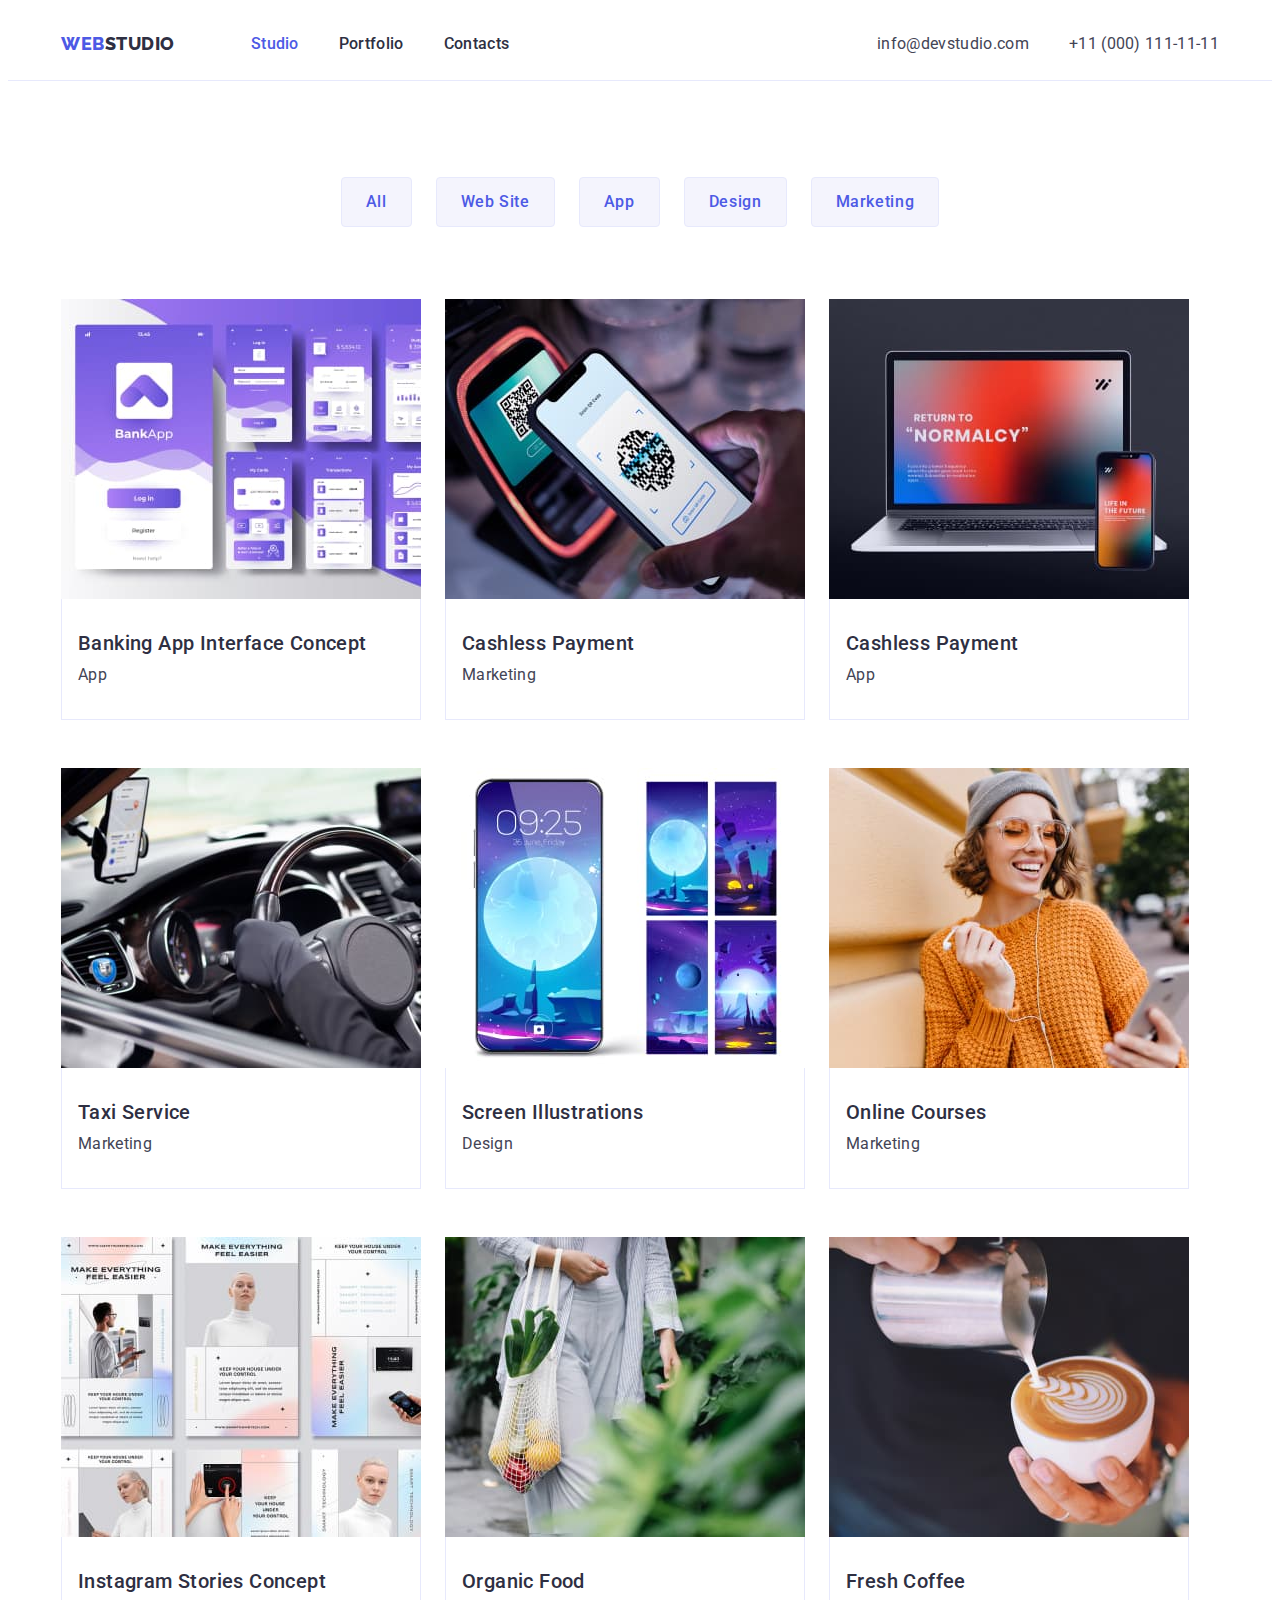
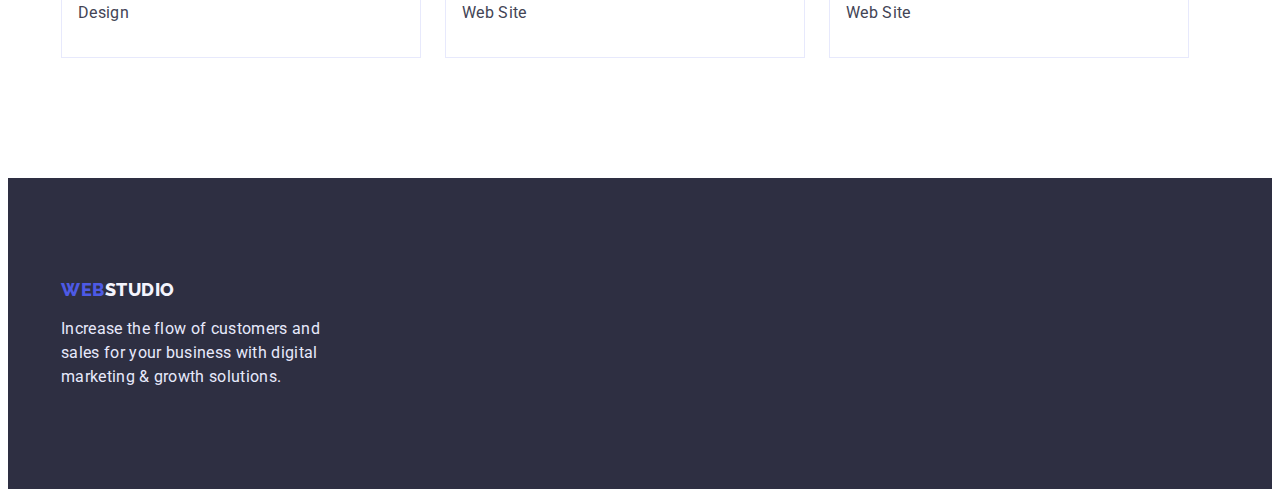
==== commit cad5efc4: "last changes" ====
--- a/portfolio.html
+++ b/portfolio.html
@@ -21,7 +21,7 @@
     <title>Document</title>
   </head>
   <body>
-    <header>
+    <header class="header">
       <div class="container header-container">
         <nav class="all-nav">
           <a class="logo link" href="./index.html"
@@ -52,7 +52,7 @@
       </div>
     </header>
     <main>
-      <section>
+      <section class="portfolio-section">
         <div class="container portfolio-container">
           <h1 class="visually-hidden filter">Example projects</h1>
           <ul class="list filter-btn-list">
--- a/CSS/styles.css
+++ b/CSS/styles.css
@@ -48,7 +48,6 @@
   width: 1158px;
   padding-left: 15px;
   padding-right: 15px;
-  outline: 2px solid tomato;
 }
 
 .button {
@@ -82,7 +81,6 @@
   line-height: 1.3;
   letter-spacing: 0.03em;
   text-transform: uppercase;
-  outline: 2px solid tomato;
 }
 
 header .logo {
@@ -101,12 +99,15 @@
   color: var(--hover-color);
 }
 
+.header {
+  border-bottom: 1px solid #e7e9fc;
+}
+
 /* Navigation */
 
 .header-container {
   display: flex;
   align-items: center;
-  border-bottom: 1px solid #e7e9fc;
 }
 
 .navigation.list {
@@ -331,11 +332,10 @@
 /* PORTFOLIO */
 
 .card {
-  padding-bottom: 32px;
   max-width: 360px;
 }
 
-.portfolio-container {
+.portfolio-section {
   padding-top: 96px;
   padding-bottom: 120px;
 }
